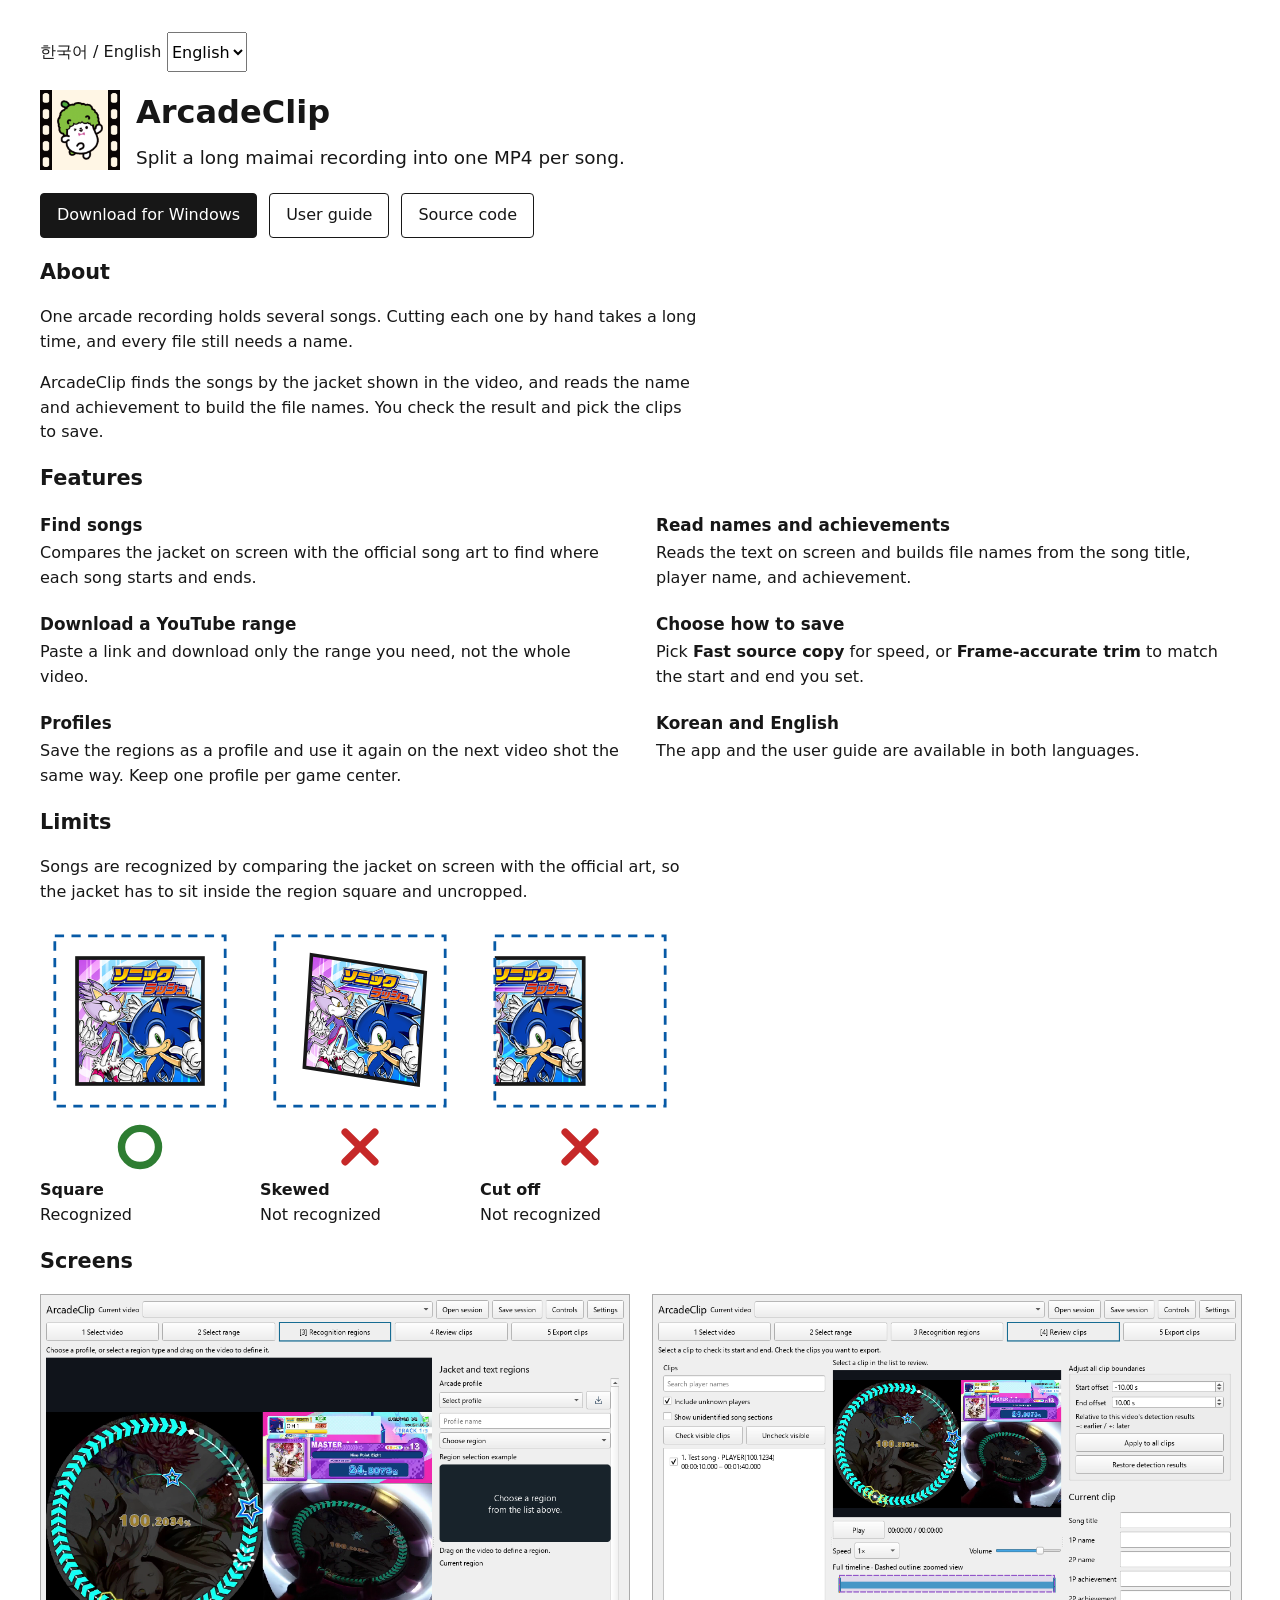
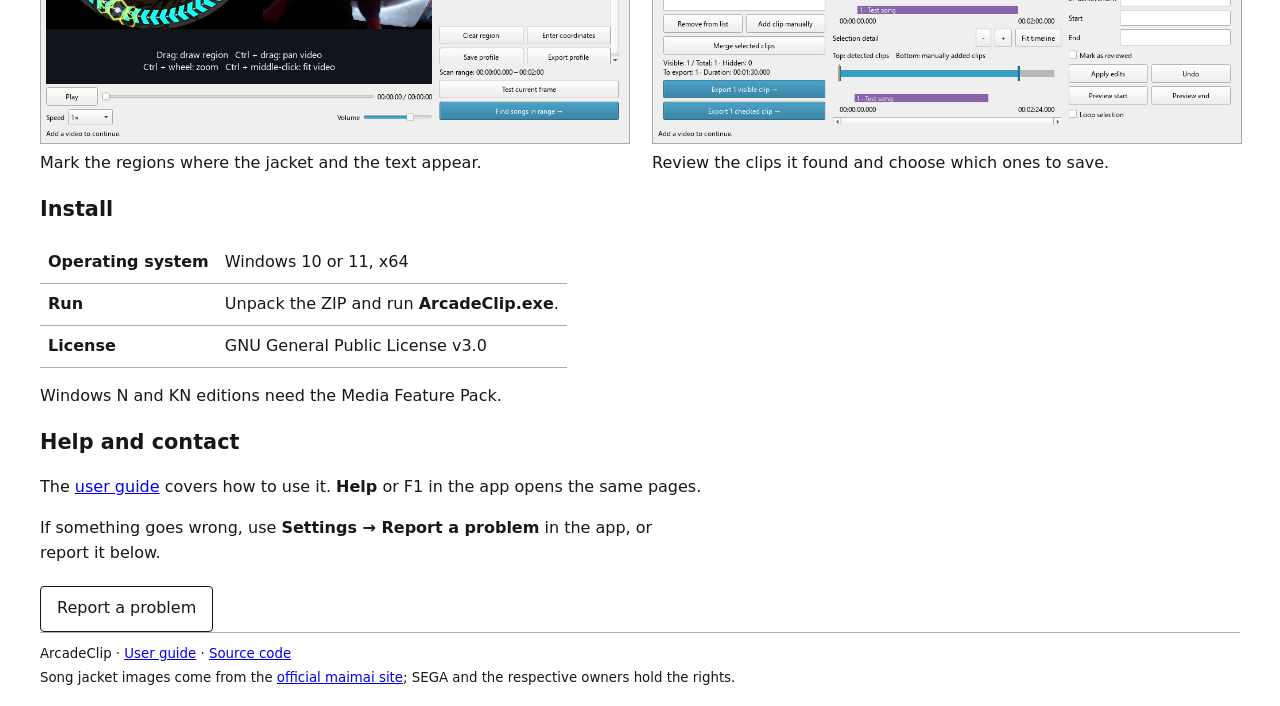
==== docs/manual/index.html @ ce2447b6 "ArcadeClip: split a long maimai recording into one MP4 per song Finds each song by matching the jack" ====
<!doctype html>
<html lang="ko">
<head>
<meta charset="utf-8">
<meta name="viewport" content="width=device-width, initial-scale=1">
<title>ArcadeClip</title>
<meta name="description" content="한 번에 길게 녹화한 maimai 영상을 곡별 MP4 파일로 나누는 Windows 앱입니다.">
<link rel="icon" href="icon.png">
<link rel="stylesheet" href="guide.css">
<style>
/* Only what the guide stylesheet does not already cover. */
#intro { display: flex; align-items: center; gap: 1rem; flex-wrap: wrap; margin-top: .5rem; }
#intro img { width: 80px; height: 80px; }
#intro h1 { font-size: 2rem; }
.tagline { font-size: 1.15rem; max-width: 58ch; margin: .4rem 0 0; }
.actions { display: flex; flex-wrap: wrap; gap: .75rem; margin: 1.25rem 0 0; }
.actions a { display: inline-block; padding: .6rem 1rem; border: 1px solid #171717; border-radius: .25rem; text-decoration: none; color: #171717; }
.actions a.primary { background: #171717; color: white; }
.does { list-style: none; padding: 0; display: grid; gap: 1.25rem; }
.does h3 { margin: 0 0 .2rem; font-size: 1.05rem; }
.does p { margin: 0; }
.gallery { display: grid; gap: 1.5rem; padding: 0; list-style: none; }
.gallery img { display: block; width: 100%; height: auto; border: 1px solid #aaa; }
.gallery figcaption { margin-top: .4rem; }
@media (min-width: 720px) {
  .does { grid-template-columns: 1fr 1fr; gap: 1.25rem 2rem; }
  .gallery { grid-template-columns: 1fr 1fr; }
}
.limits { list-style: none; padding: 0; display: grid; gap: 1.25rem; grid-template-columns: repeat(auto-fit, minmax(9rem, 1fr)); max-width: 40rem; }
.limits figure { margin: 0; }
.limits svg { display: block; width: 100%; height: auto; }
.limits figcaption { margin-top: .35rem; }
.limits b { display: block; }
.facts th { white-space: nowrap; }
html[lang="ko"] [data-lang="en"], html[lang="en"] [data-lang="ko"] { display: none; }
</style>
</head>
<body>

<header>
  <div id="tools">
    <label>한국어 / English
      <select id="language">
        <option value="ko">한국어</option>
        <option value="en">English</option>
      </select>
    </label>
  </div>

  <div id="intro">
    <img src="icon.png" alt="" width="80" height="80">
    <div>
      <h1>ArcadeClip</h1>
      <p class="tagline" data-lang="ko">길게 녹화한 maimai 영상을 곡별 MP4 파일로 나눕니다.</p>
      <p class="tagline" data-lang="en">Split a long maimai recording into one MP4 per song.</p>
    </div>
  </div>

  <div class="actions">
    <a class="primary" href="https://github.com/151net/ArcadeClip/releases/latest" data-lang="ko">Windows용 내려받기</a>
    <a class="primary" href="https://github.com/151net/ArcadeClip/releases/latest" data-lang="en">Download for Windows</a>
    <a href="manual.html#ko/overview/1" data-lang="ko">사용 설명서</a>
    <a href="manual.html#en/overview/1" data-lang="en">User guide</a>
    <a href="https://github.com/151net/ArcadeClip" data-lang="ko">소스 코드</a>
    <a href="https://github.com/151net/ArcadeClip" data-lang="en">Source code</a>
  </div>
</header>

<main>

<section>
  <h2 data-lang="ko">소개</h2>
  <h2 data-lang="en">About</h2>
  <p data-lang="ko">아케이드 녹화 영상 하나에는 곡이 여러 개 들어 있습니다. 곡마다 시작과 끝을 찾아 직접 자르려면 시간이 오래 걸리고, 파일 이름도 하나씩 붙여야 합니다.</p>
  <p data-lang="en">One arcade recording holds several songs. Cutting each one by hand takes a long time, and every file still needs a name.</p>
  <p data-lang="ko">ArcadeClip은 영상 속 자켓으로 곡을 인식하고, 이름과 달성률을 읽어 파일 이름을 만듭니다. 결과를 확인한 뒤 저장할 클립만 고르면 됩니다.</p>
  <p data-lang="en">ArcadeClip finds the songs by the jacket shown in the video, and reads the name and achievement to build the file names. You check the result and pick the clips to save.</p>
</section>


<section>
  <h2 data-lang="ko">주요 기능</h2>
  <h2 data-lang="en">Features</h2>
  <ul class="does">
    <li>
      <h3 data-lang="ko">곡 찾기</h3>
      <h3 data-lang="en">Find songs</h3>
      <p data-lang="ko">화면의 자켓을 공식 자켓과 비교해 곡이 바뀌는 지점을 찾습니다.</p>
      <p data-lang="en">Compares the jacket on screen with the official song art to find where each song starts and ends.</p>
    </li>
    <li>
      <h3 data-lang="ko">이름과 달성률 읽기</h3>
      <h3 data-lang="en">Read names and achievements</h3>
      <p data-lang="ko">화면의 글자를 읽어 곡명·이름·달성률로 파일 이름을 만듭니다.</p>
      <p data-lang="en">Reads the text on screen and builds file names from the song title, player name, and achievement.</p>
    </li>
    <li>
      <h3 data-lang="ko">YouTube 구간 가져오기</h3>
      <h3 data-lang="en">Download a YouTube range</h3>
      <p data-lang="ko">링크를 붙여넣고 필요한 구간만 받습니다. 영상 전체를 받지 않아도 됩니다.</p>
      <p data-lang="en">Paste a link and download only the range you need, not the whole video.</p>
    </li>
    <li>
      <h3 data-lang="ko">저장 방식 선택</h3>
      <h3 data-lang="en">Choose how to save</h3>
      <p data-lang="ko"><b>원본 빠른 복사</b>로 빠르게 저장하거나, <b>정확한 구간 자르기</b>로 시작·끝을 맞춥니다.</p>
      <p data-lang="en">Pick <b>Fast source copy</b> for speed, or <b>Frame-accurate trim</b> to match the start and end you set.</p>
    </li>
    <li>
      <h3 data-lang="ko">프로필</h3>
      <h3 data-lang="en">Profiles</h3>
      <p data-lang="ko">인식 영역을 프로필로 저장해 두면 같은 촬영 구도의 다음 영상에서 그대로 씁니다. 오락실별로 프로필을 만들어 관리해 보세요.</p>
      <p data-lang="en">Save the regions as a profile and use it again on the next video shot the same way. Keep one profile per game center.</p>
    </li>
    <li>
      <h3 data-lang="ko">한국어와 English</h3>
      <h3 data-lang="en">Korean and English</h3>
      <p data-lang="ko">앱 표시 언어와 사용 설명서를 두 언어로 제공합니다.</p>
      <p data-lang="en">The app and the user guide are available in both languages.</p>
    </li>
  </ul>
</section>

<section>
  <h2 data-lang="ko">한계</h2>
  <h2 data-lang="en">Limits</h2>
  <p data-lang="ko">곡 인식은 화면의 자켓을 공식 자켓과 비교하는 방식입니다. 인식 영역 안에 자켓이 정사각형 그대로, 잘리지 않고 들어와야 인식됩니다.</p>
  <p data-lang="en">Songs are recognized by comparing the jacket on screen with the official art, so the jacket has to sit inside the region square and uncropped.</p>
  <ul class="limits">
    <li>
      <figure>
        <svg viewBox="0 0 108 136" role="img" aria-labelledby="fit-title">
          <title id="fit-title">인식 영역 안에 정사각형으로 들어온 자켓 / A square jacket inside the region</title>
          <rect x="8" y="8" width="92" height="92" fill="none" stroke="#075aa6" stroke-width="1.5" stroke-dasharray="5 4"/>
          <image href="jacket-example.png" x="20" y="20" width="68" height="68"/>
          <rect x="20" y="20" width="68" height="68" fill="none" stroke="#171717" stroke-width="2"/>
          <circle cx="54" cy="122" r="10" fill="none" stroke="#2e7d32" stroke-width="4"/>
        </svg>
        <figcaption>
          <b data-lang="ko">정사각형</b><b data-lang="en">Square</b>
          <span data-lang="ko">인식 가능</span><span data-lang="en">Recognized</span>
        </figcaption>
      </figure>
    </li>
    <li>
      <figure>
        <svg viewBox="0 0 108 136" role="img" aria-labelledby="skew-title">
          <title id="skew-title">가로세로 비율이 맞지 않아 찌그러진 자켓 / A jacket squeezed out of square</title>
          <rect x="8" y="8" width="92" height="92" fill="none" stroke="#075aa6" stroke-width="1.5" stroke-dasharray="5 4"/>
          <g transform="matrix(0.96 0.15 -0.06 0.95 8 -6)">
            <image href="jacket-example.png" x="22" y="22" width="64" height="64" preserveAspectRatio="none"/>
            <rect x="22" y="22" width="64" height="64" fill="none" stroke="#171717" stroke-width="2"/>
          </g>
          <g stroke="#c62828" stroke-width="4" stroke-linecap="round">
            <line x1="46" y1="114" x2="62" y2="130"/><line x1="62" y1="114" x2="46" y2="130"/>
          </g>
        </svg>
        <figcaption>
          <b data-lang="ko">찌그러짐</b><b data-lang="en">Skewed</b>
          <span data-lang="ko">인식 불가</span><span data-lang="en">Not recognized</span>
        </figcaption>
      </figure>
    </li>
    <li>
      <figure>
        <svg viewBox="0 0 108 136" role="img" aria-labelledby="cut-title">
          <title id="cut-title">인식 영역 밖으로 나가 잘린 자켓 / A jacket cut off by the region edge</title>
          <defs><clipPath id="region-clip"><rect x="8" y="8" width="92" height="92"/></clipPath></defs>
          <g clip-path="url(#region-clip)">
            <image href="jacket-example.png" x="-12" y="20" width="68" height="68"/>
            <rect x="-12" y="20" width="68" height="68" fill="none" stroke="#171717" stroke-width="2"/>
          </g>
          <rect x="8" y="8" width="92" height="92" fill="none" stroke="#075aa6" stroke-width="1.5" stroke-dasharray="5 4"/>
          <g stroke="#c62828" stroke-width="4" stroke-linecap="round">
            <line x1="46" y1="114" x2="62" y2="130"/><line x1="62" y1="114" x2="46" y2="130"/>
          </g>
        </svg>
        <figcaption>
          <b data-lang="ko">잘림</b><b data-lang="en">Cut off</b>
          <span data-lang="ko">인식 불가</span><span data-lang="en">Not recognized</span>
        </figcaption>
      </figure>
    </li>
  </ul>
</section>

<section>
  <h2 data-lang="ko">화면</h2>
  <h2 data-lang="en">Screens</h2>
  <ul class="gallery">
    <li>
      <figure>
        <img src="images/regions.png" alt="영상 위에 인식 영역을 지정하는 화면 / Marking recognition regions on the video" width="1024" height="780">
        <figcaption data-lang="ko">자켓과 글자를 읽을 인식 영역을 영상 위에 지정합니다.</figcaption>
        <figcaption data-lang="en">Mark the regions where the jacket and the text appear.</figcaption>
      </figure>
    </li>
    <li>
      <figure>
        <img src="images/review.png" alt="찾아낸 클립을 확인하는 화면 / Reviewing the clips it found" width="1024" height="780">
        <figcaption data-lang="ko">인식한 클립을 확인하고 저장할 클립에 체크합니다.</figcaption>
        <figcaption data-lang="en">Review the clips it found and choose which ones to save.</figcaption>
      </figure>
    </li>
  </ul>
</section>

<section>
  <h2 data-lang="ko">설치</h2>
  <h2 data-lang="en">Install</h2>
  <table class="facts">
    <tbody>
      <tr>
        <th scope="row" data-lang="ko">운영체제</th>
        <th scope="row" data-lang="en">Operating system</th>
        <td data-lang="ko">Windows 10 · 11 x64</td>
        <td data-lang="en">Windows 10 or 11, x64</td>
      </tr>
      <tr>
        <th scope="row" data-lang="ko">실행</th>
        <th scope="row" data-lang="en">Run</th>
        <td data-lang="ko">ZIP을 풀고 <b>ArcadeClip.exe</b>를 실행하세요.</td>
        <td data-lang="en">Unpack the ZIP and run <b>ArcadeClip.exe</b>.</td>
      </tr>
      <tr>
        <th scope="row" data-lang="ko">라이선스</th>
        <th scope="row" data-lang="en">License</th>
        <td data-lang="ko">GNU General Public License v3.0</td>
        <td data-lang="en">GNU General Public License v3.0</td>
      </tr>
    </tbody>
  </table>
  <p data-lang="ko">Windows N·KN 에디션에서는 Media Feature Pack이 필요합니다.</p>
  <p data-lang="en">Windows N and KN editions need the Media Feature Pack.</p>
</section>

<section>
  <h2 data-lang="ko">도움말과 문의</h2>
  <h2 data-lang="en">Help and contact</h2>
  <p data-lang="ko">사용 방법은 <a href="manual.html#ko/overview/1">사용 설명서</a>에 있습니다. 앱에서 <b>도움말</b> 또는 F1을 눌러도 같은 내용이 열립니다.</p>
  <p data-lang="en">The <a href="manual.html#en/overview/1">user guide</a> covers how to use it. <b>Help</b> or F1 in the app opens the same pages.</p>
  <p data-lang="ko">문제가 생기면 앱의 <b>Settings → 문제 신고</b>를 누르거나 아래에서 알려 주세요.</p>
  <p data-lang="en">If something goes wrong, use <b>Settings → Report a problem</b> in the app, or report it below.</p>
  <div class="actions">
    <a href="https://github.com/151net/ArcadeClip/issues" data-lang="ko">문제 신고</a>
    <a href="https://github.com/151net/ArcadeClip/issues" data-lang="en">Report a problem</a>
  </div>
</section>

</main>

<footer>
  <small data-lang="ko">ArcadeClip · <a href="manual.html#ko/overview/1">사용 설명서</a> · <a href="https://github.com/151net/ArcadeClip">소스 코드</a><br>
  곡 자켓 이미지는 <a href="https://maimai.sega.jp/">maimai 공식 사이트</a>의 자료이며, 권리는 SEGA와 각 권리자들에게 있습니다.</small>
  <small data-lang="en">ArcadeClip · <a href="manual.html#en/overview/1">User guide</a> · <a href="https://github.com/151net/ArcadeClip">Source code</a><br>
  Song jacket images come from the <a href="https://maimai.sega.jp/">official maimai site</a>; SEGA and the respective owners hold the rights.</small>
</footer>

<script>
// Reading language follows the URL so a link can point at either one.
(function () {
  var select = document.getElementById('language');
  function apply(language) {
    document.documentElement.lang = language === 'en' ? 'en' : 'ko';
    select.value = document.documentElement.lang;
  }
  apply(location.hash.replace('#', '') || (navigator.language || '').slice(0, 2));
  select.addEventListener('change', function () {
    apply(select.value);
    location.hash = select.value;
  });
  addEventListener('hashchange', function () { apply(location.hash.replace('#', '')); });
})();
</script>

</body>
</html>
---- docs/manual/guide.css ----
/* Only layout, screenshot annotations, focus, and print behavior. */
body { font-family: system-ui, sans-serif; line-height: 1.55; max-width: 1200px; margin: auto; padding: 1rem; color: #171717; background: white; }
h1 { font-size: 1.6rem; margin: 0; }
h2 { font-size: 1.3rem; }
p { max-width: 65ch; }
button, select { font: inherit; }
button, select { min-height: 2.5rem; }
#tools, #navigation { display: flex; flex-wrap: wrap; align-items: center; gap: .75rem; margin: 1rem 0; }
#tools label { display: inline-flex; align-items: center; gap: .35rem; }
#topic { max-width: min(22rem, 78vw); }
[hidden] { display: none !important; }
article { margin-bottom: 2rem; }
figure { margin: 0; min-width: 0; }
.shot { position: relative; margin: auto; }
.shot img { display: block; width: 100%; height: auto; }
.hotspot { position: absolute; z-index: 2; transform: translate(-50%, -50%); display: grid; place-items: center; width: 2rem; height: 2rem; border: 2px solid white; border-radius: 50%; background: #171717; color: white; font-weight: bold; text-decoration: none; box-shadow: 0 0 0 1px #171717; }
.hotspot[aria-current] { background: #075aa6; }
.highlight { position: absolute; outline: 3px solid #075aa6; background: rgb(7 90 166 / 10%); pointer-events: none; }
:focus-visible { outline: 3px solid #075aa6; outline-offset: 3px; }
figcaption { margin-top: .5rem; }
.point { margin: .6rem 0 1rem; }
.point-select { border: 0; background: transparent; text-align: left; padding: .25rem 0; cursor: pointer; font-weight: bold; }
.point p { margin: .25rem 0; padding: .3rem .5rem; border-radius: .2rem; }
.point.selected p { background: #fff2c7; }
.flow { display: flex; flex-wrap: wrap; gap: 1rem 2rem; padding-left: 1.5rem; }
.flow li { padding: .5rem; background: #f3f3f3; }
.extra { margin-top: 1rem; }
.extra h4 { margin-bottom: .25rem; }
.extra p { margin-top: .25rem; }
.cases { list-style: none; padding: 0; margin: .5rem 0 0; display: grid; gap: 1rem;
         grid-template-columns: repeat(auto-fit, minmax(8rem, 1fr)); max-width: 34rem; }
.cases figure { margin: 0; }
.cases svg { display: block; width: 100%; height: auto; }
.cases figcaption { margin-top: .3rem; }
.cases b { display: block; }
table { border-collapse: collapse; max-width: 100%; }
th, td { border-bottom: 1px solid #aaa; text-align: left; padding: .5rem; }
caption { text-align: left; font-weight: bold; }
footer { border-top: 1px solid #aaa; padding-top: .5rem; }
@media (min-width: 960px) {
  .walkthrough { display: grid; grid-template-columns: minmax(0, 2fr) minmax(16rem, 1fr); align-items: start; gap: 1.5rem; }
}
@media print {
  #tools, #navigation, figcaption, .highlight { display: none !important; }
  article[hidden] { display: block !important; }
  article { break-before: page; }
  article:first-child { break-before: auto; }
  .walkthrough { display: block; }
  .shot { max-width: 16cm !important; }
  figure, .point { break-inside: avoid; }
  body { font-size: 11pt; }
}
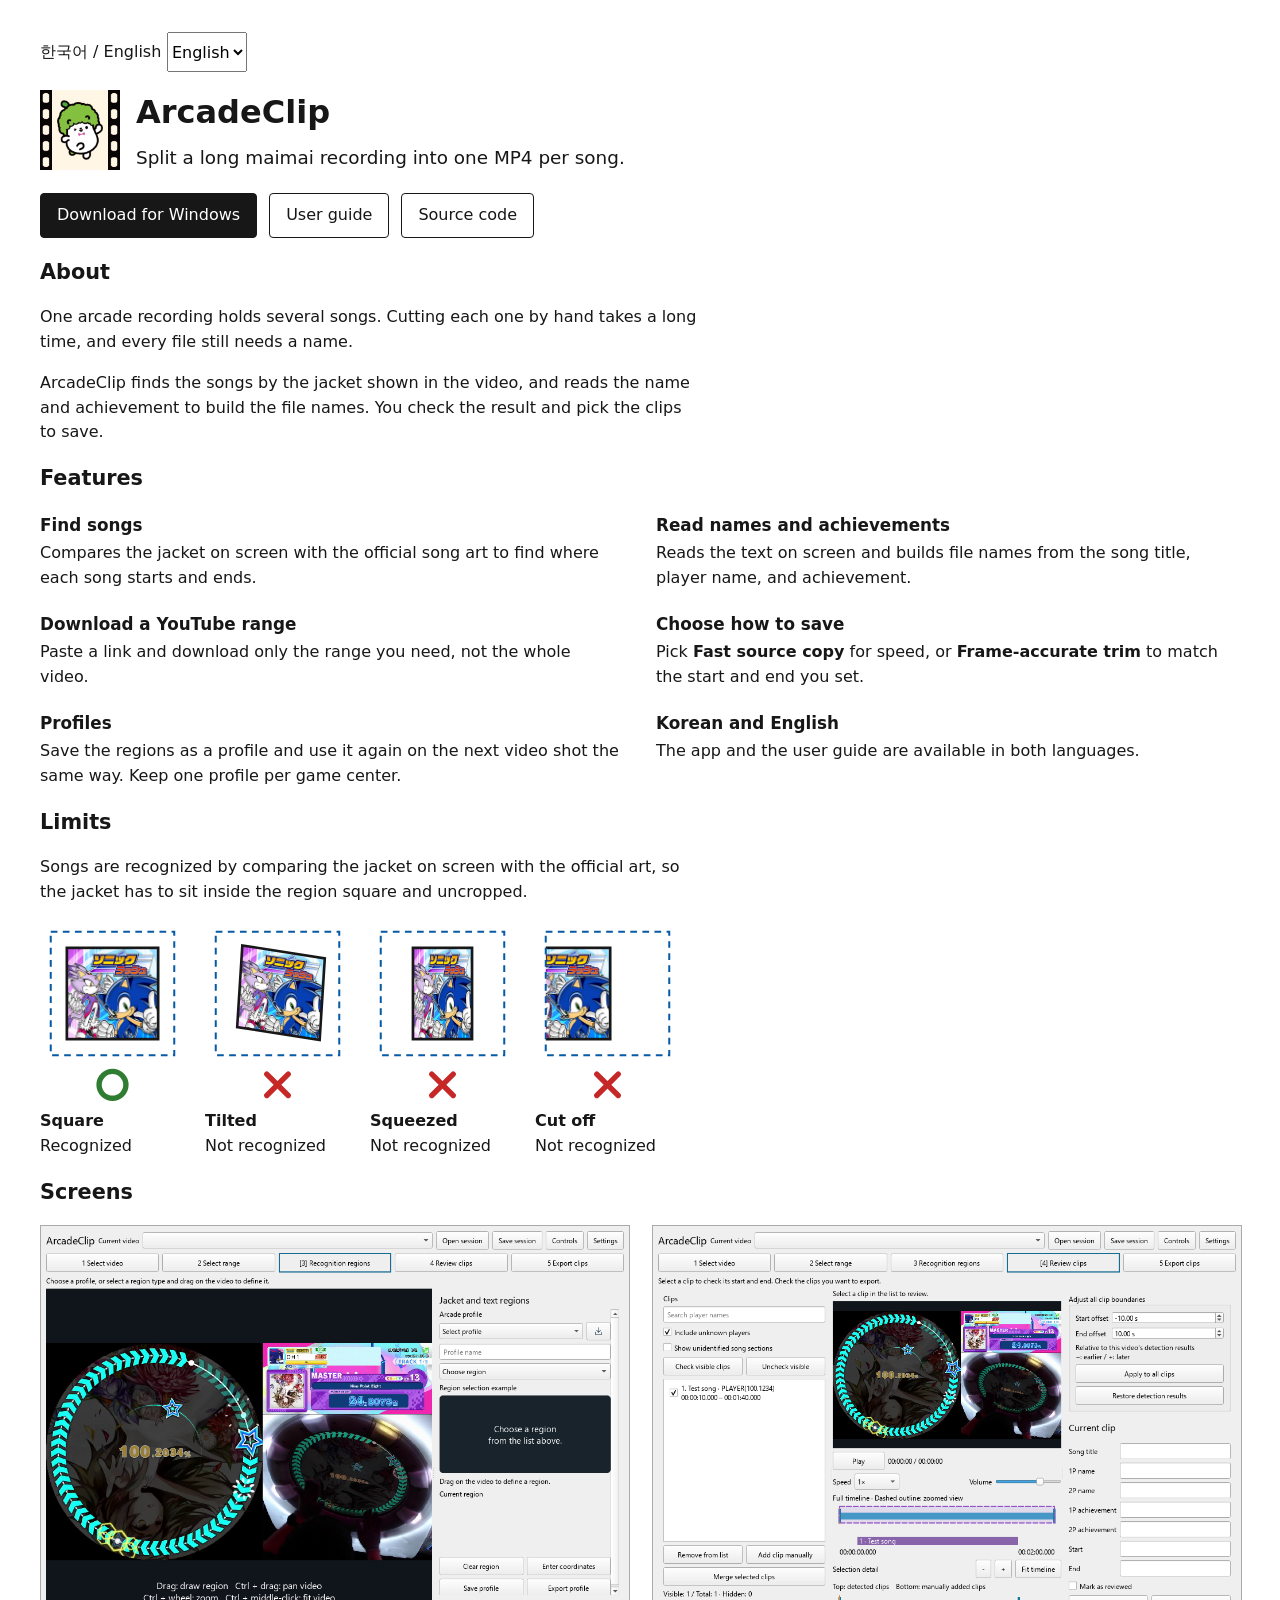
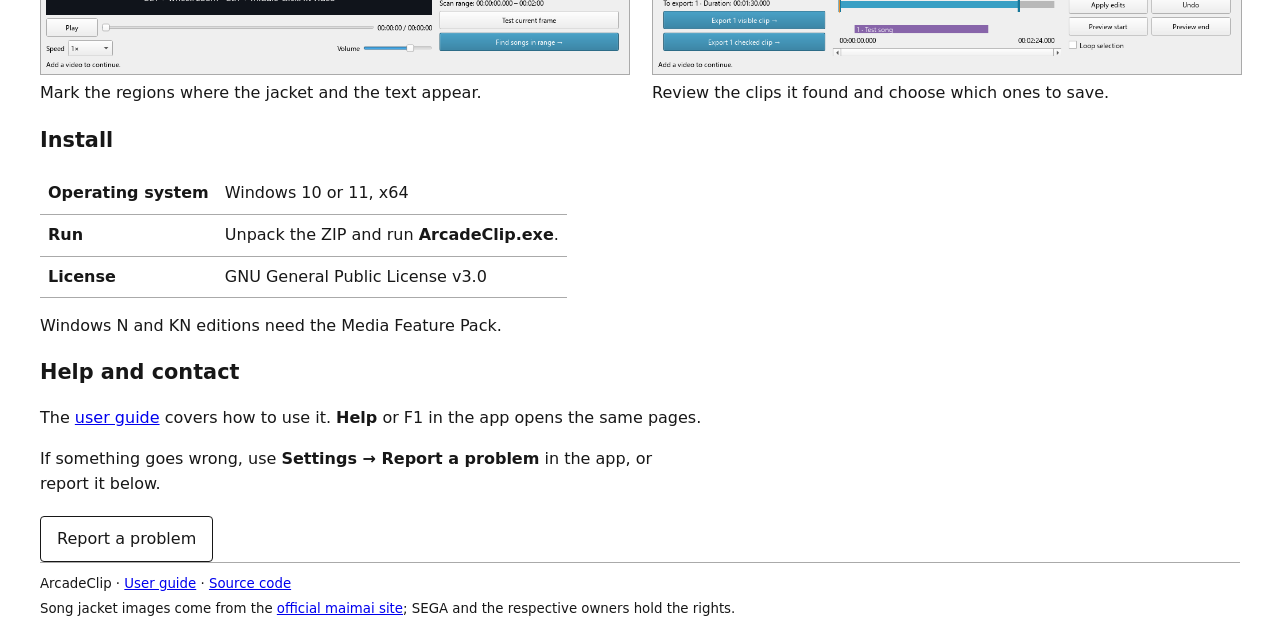
==== commit 4b6695b8: "Show a squeezed jacket among the examples that do not work A stream can render the cabinet screen ou" ====
--- a/docs/manual/index.html
+++ b/docs/manual/index.html
@@ -145,7 +145,7 @@
     <li>
       <figure>
         <svg viewBox="0 0 108 136" role="img" aria-labelledby="skew-title">
-          <title id="skew-title">가로세로 비율이 맞지 않아 찌그러진 자켓 / A jacket squeezed out of square</title>
+          <title id="skew-title">기울어져 비뚤어진 자켓 / A jacket tilted out of square</title>
           <rect x="8" y="8" width="92" height="92" fill="none" stroke="#075aa6" stroke-width="1.5" stroke-dasharray="5 4"/>
           <g transform="matrix(0.96 0.15 -0.06 0.95 8 -6)">
             <image href="jacket-example.png" x="22" y="22" width="64" height="64" preserveAspectRatio="none"/>
@@ -156,7 +156,24 @@
           </g>
         </svg>
         <figcaption>
-          <b data-lang="ko">찌그러짐</b><b data-lang="en">Skewed</b>
+          <b data-lang="ko">비뚤어짐</b><b data-lang="en">Tilted</b>
+          <span data-lang="ko">인식 불가</span><span data-lang="en">Not recognized</span>
+        </figcaption>
+      </figure>
+    </li>
+    <li>
+      <figure>
+        <svg viewBox="0 0 108 136" role="img" aria-labelledby="flat-title">
+          <title id="flat-title">좌우로 눌려 납작해진 자켓 / A jacket squeezed narrow</title>
+          <rect x="8" y="8" width="92" height="92" fill="none" stroke="#075aa6" stroke-width="1.5" stroke-dasharray="5 4"/>
+          <image href="jacket-example.png" x="32" y="20" width="44" height="68" preserveAspectRatio="none"/>
+          <rect x="32" y="20" width="44" height="68" fill="none" stroke="#171717" stroke-width="2"/>
+          <g stroke="#c62828" stroke-width="4" stroke-linecap="round">
+            <line x1="46" y1="114" x2="62" y2="130"/><line x1="62" y1="114" x2="46" y2="130"/>
+          </g>
+        </svg>
+        <figcaption>
+          <b data-lang="ko">눌림</b><b data-lang="en">Squeezed</b>
           <span data-lang="ko">인식 불가</span><span data-lang="en">Not recognized</span>
         </figcaption>
       </figure>
--- a/docs/manual/guide.css
+++ b/docs/manual/guide.css
@@ -28,7 +28,7 @@
 .extra h4 { margin-bottom: .25rem; }
 .extra p { margin-top: .25rem; }
 .cases { list-style: none; padding: 0; margin: .5rem 0 0; display: grid; gap: 1rem;
-         grid-template-columns: repeat(auto-fit, minmax(8rem, 1fr)); max-width: 34rem; }
+         grid-template-columns: repeat(auto-fit, minmax(7.5rem, 1fr)); max-width: 36rem; }
 .cases figure { margin: 0; }
 .cases svg { display: block; width: 100%; height: auto; }
 .cases figcaption { margin-top: .3rem; }
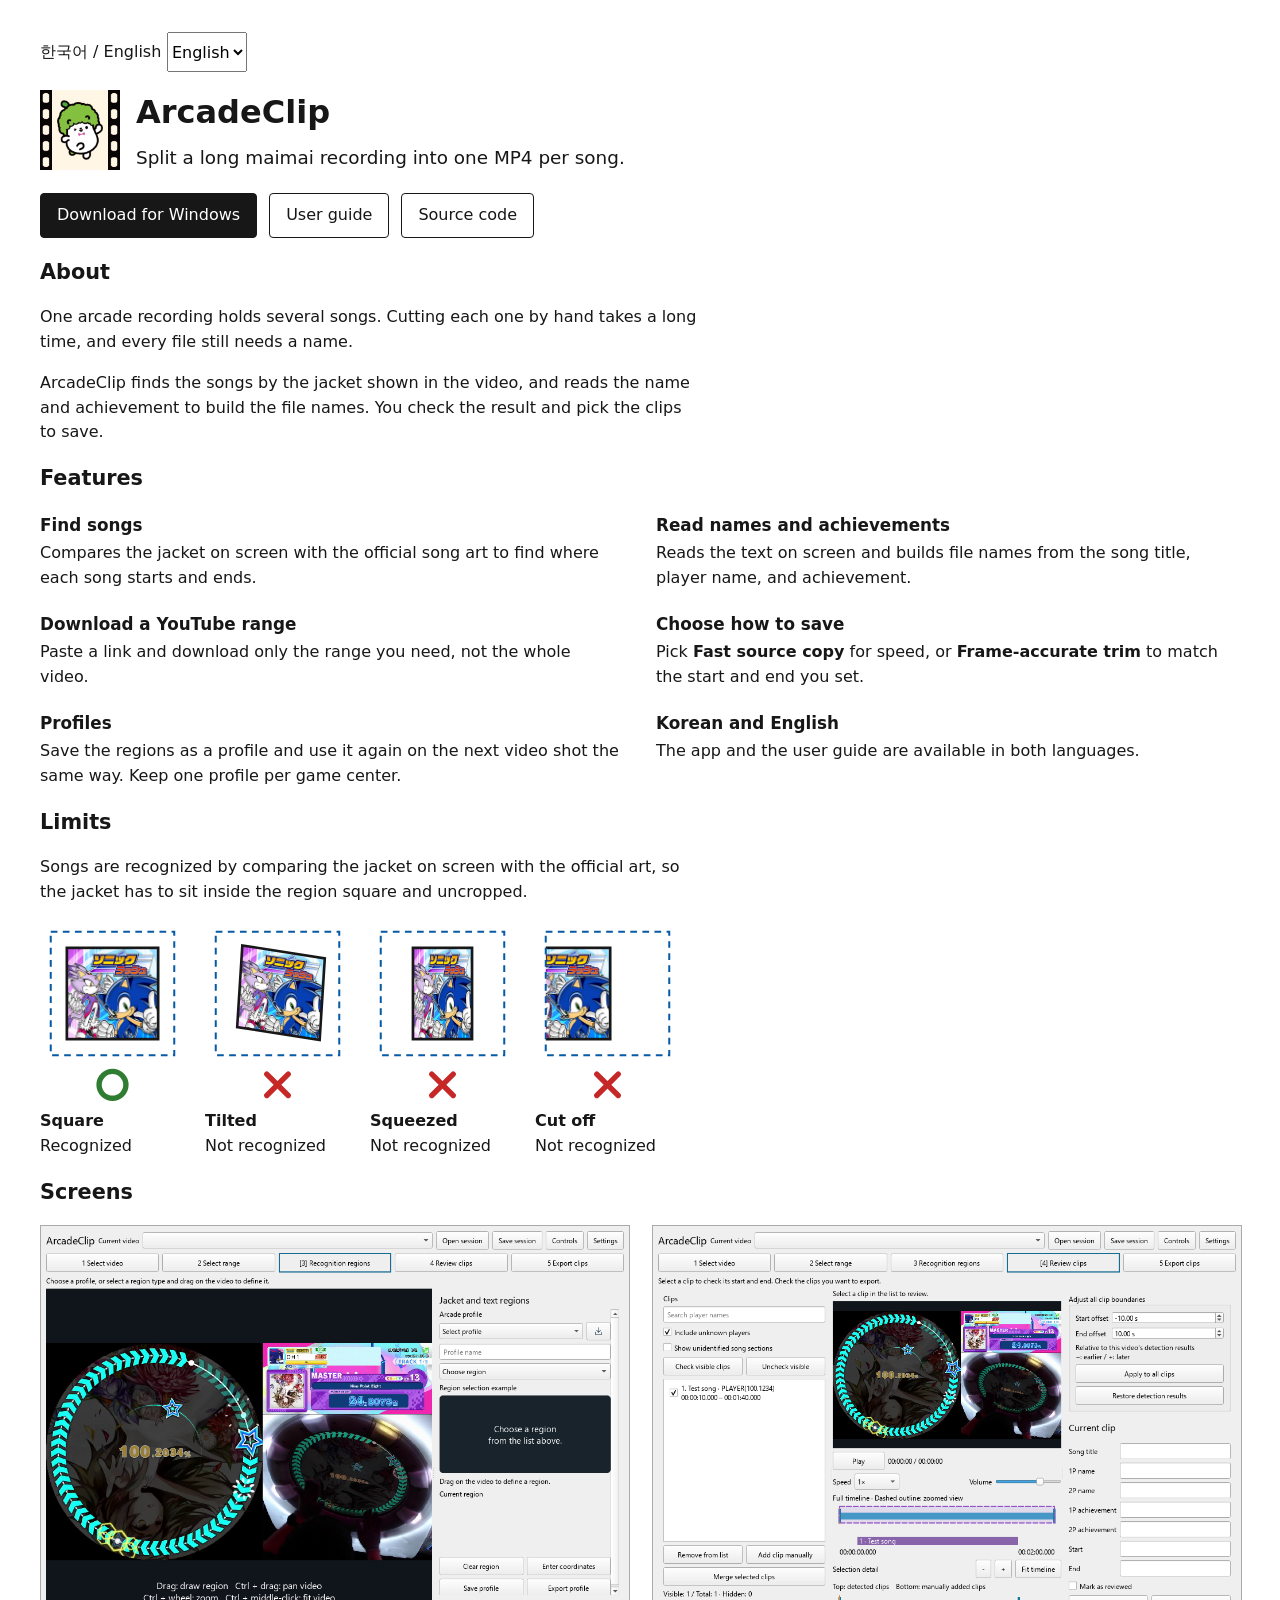
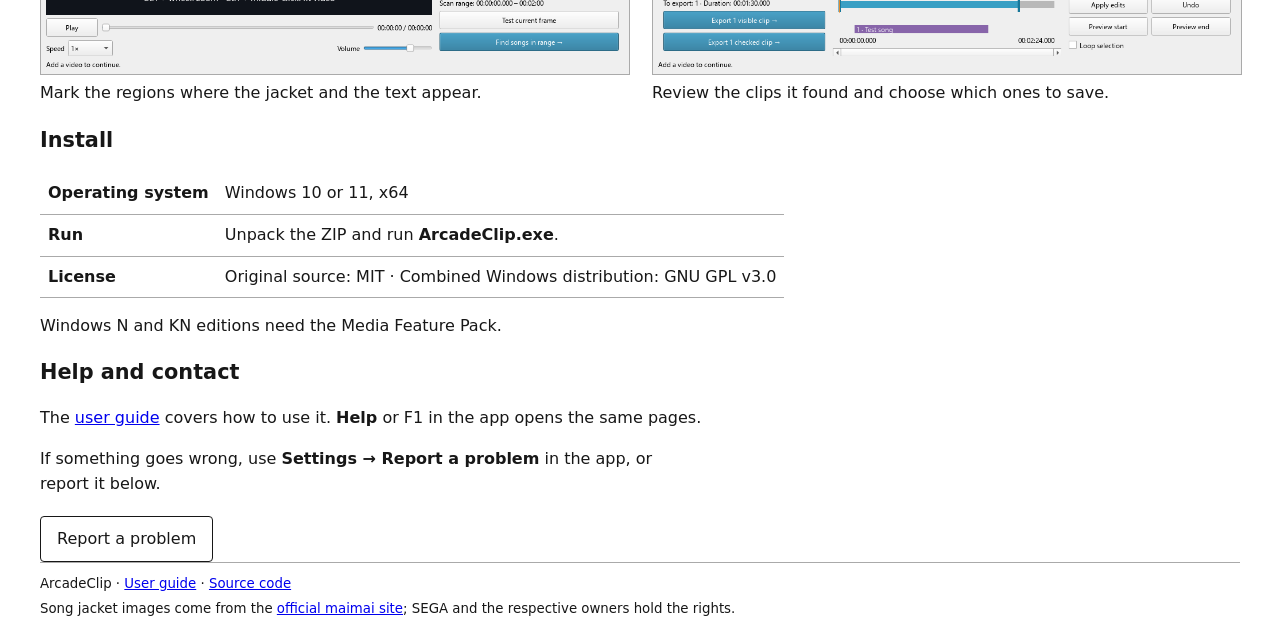
==== commit 9b056356: "License source under MIT and retain GPL distribution notices" ====
--- a/docs/manual/index.html
+++ b/docs/manual/index.html
@@ -91,7 +91,7 @@
     <li>
       <h3 data-lang="ko">이름과 달성률 읽기</h3>
       <h3 data-lang="en">Read names and achievements</h3>
-      <p data-lang="ko">화면의 글자를 읽어 곡명·이름·달성률로 파일 이름을 만듭니다.</p>
+      <p data-lang="ko">화면의 글자를 읽어 곡명/이름/달성률로 파일 이름을 만듭니다.</p>
       <p data-lang="en">Reads the text on screen and builds file names from the song title, player name, and achievement.</p>
     </li>
     <li>
@@ -103,7 +103,7 @@
     <li>
       <h3 data-lang="ko">저장 방식 선택</h3>
       <h3 data-lang="en">Choose how to save</h3>
-      <p data-lang="ko"><b>원본 빠른 복사</b>로 빠르게 저장하거나, <b>정확한 구간 자르기</b>로 시작·끝을 맞춥니다.</p>
+      <p data-lang="ko"><b>원본 빠른 복사</b>로 빠르게 저장하거나, <b>정확한 구간 자르기</b>로 시작 및 끝을 맞춥니다.</p>
       <p data-lang="en">Pick <b>Fast source copy</b> for speed, or <b>Frame-accurate trim</b> to match the start and end you set.</p>
     </li>
     <li>
@@ -230,7 +230,7 @@
       <tr>
         <th scope="row" data-lang="ko">운영체제</th>
         <th scope="row" data-lang="en">Operating system</th>
-        <td data-lang="ko">Windows 10 · 11 x64</td>
+        <td data-lang="ko">Windows 10 또는 11 x64</td>
         <td data-lang="en">Windows 10 or 11, x64</td>
       </tr>
       <tr>
@@ -242,8 +242,8 @@
       <tr>
         <th scope="row" data-lang="ko">라이선스</th>
         <th scope="row" data-lang="en">License</th>
-        <td data-lang="ko">GNU General Public License v3.0</td>
-        <td data-lang="en">GNU General Public License v3.0</td>
+        <td data-lang="ko">자체 소스코드: MIT · Windows 결합 배포물: GNU GPL v3.0</td>
+        <td data-lang="en">Original source: MIT · Combined Windows distribution: GNU GPL v3.0</td>
       </tr>
     </tbody>
   </table>
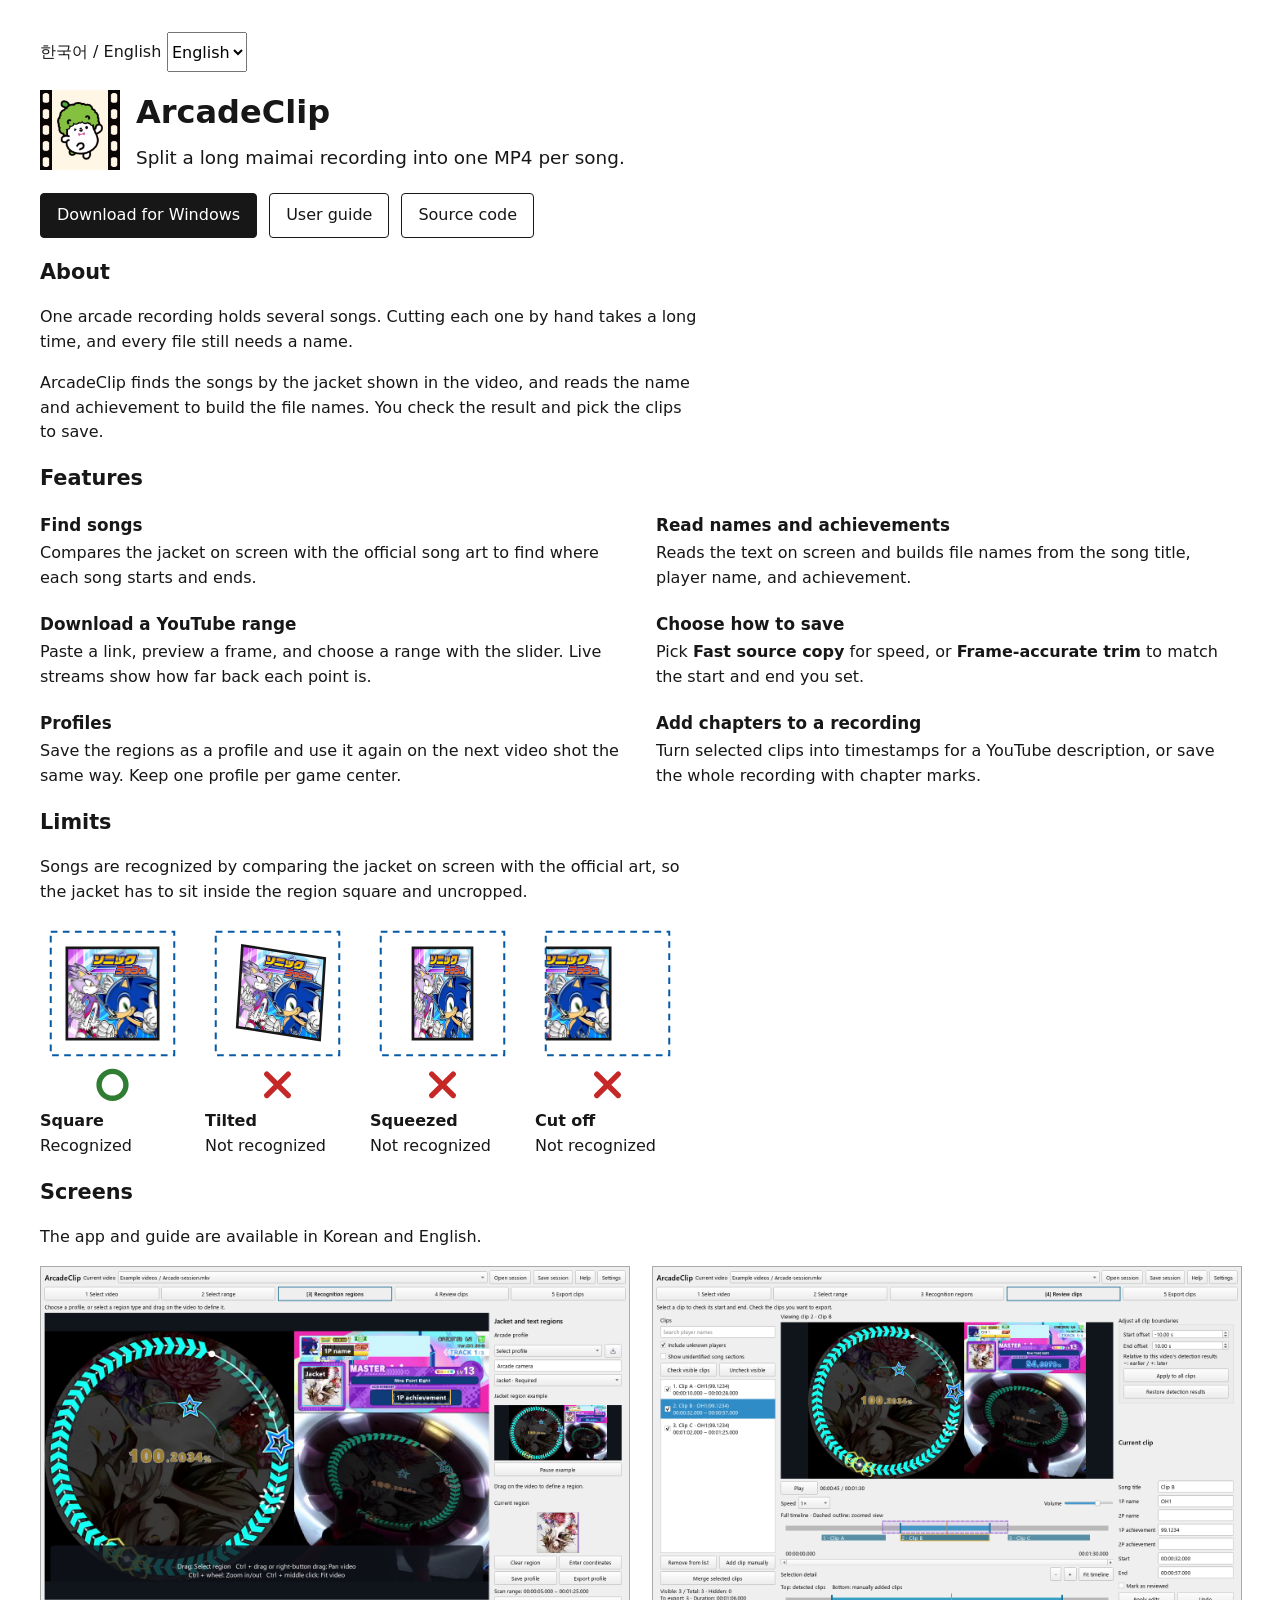
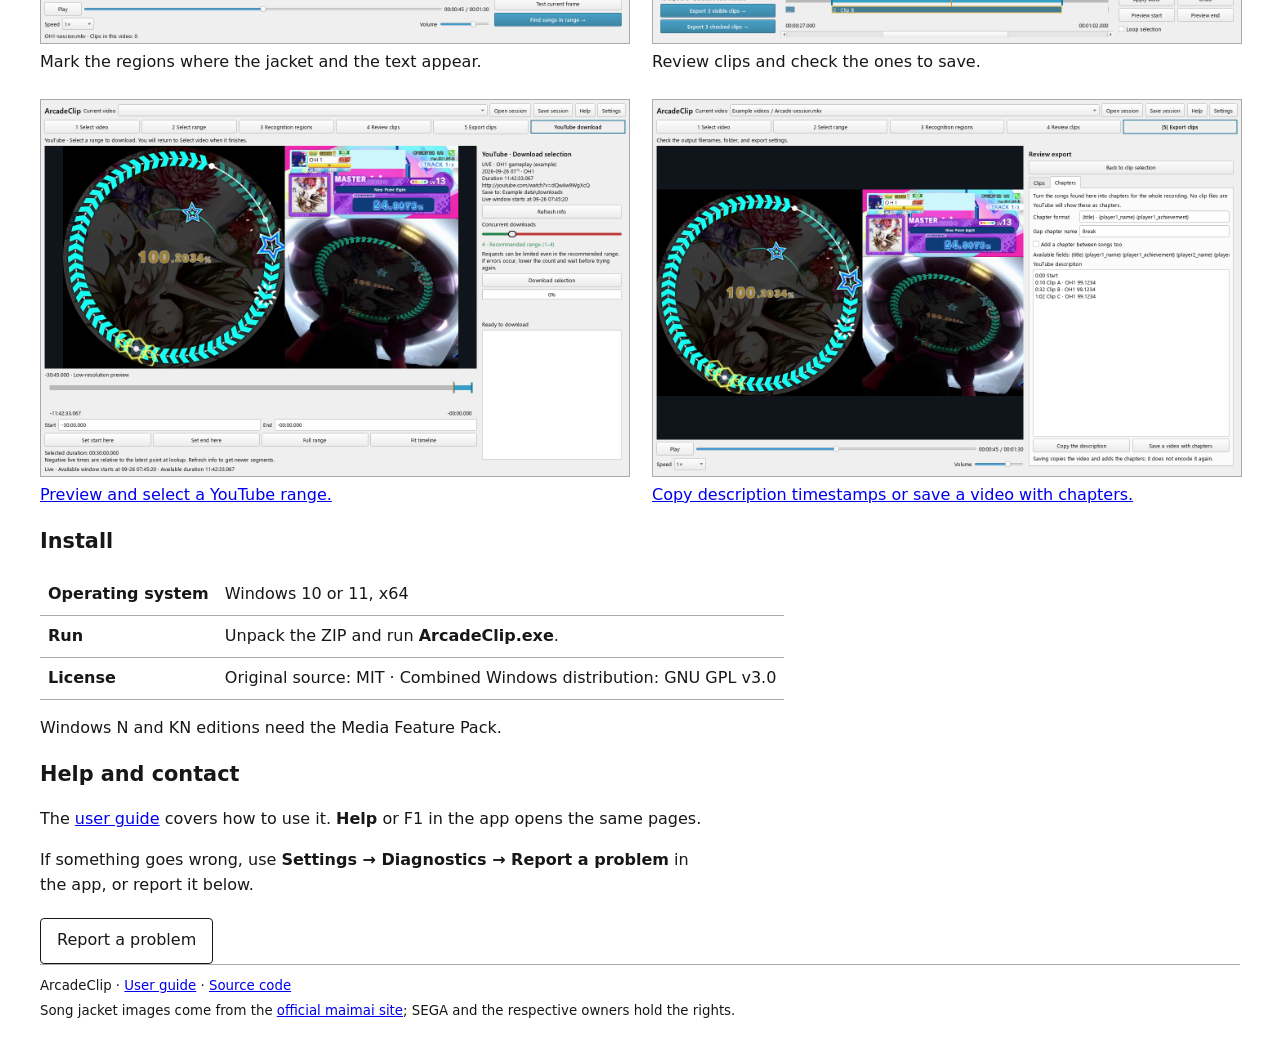
==== commit 7fbf6136: "docs 최신화" ====
--- a/docs/manual/index.html
+++ b/docs/manual/index.html
@@ -97,8 +97,8 @@
     <li>
       <h3 data-lang="ko">YouTube 구간 가져오기</h3>
       <h3 data-lang="en">Download a YouTube range</h3>
-      <p data-lang="ko">링크를 붙여넣고 필요한 구간만 받습니다. 영상 전체를 받지 않아도 됩니다.</p>
-      <p data-lang="en">Paste a link and download only the range you need, not the whole video.</p>
+      <p data-lang="ko">링크를 붙여넣고 미리보기를 보며 슬라이더로 받을 구간을 정합니다. 진행 중인 라이브는 몇 분 전인지 표시합니다.</p>
+      <p data-lang="en">Paste a link, preview a frame, and choose a range with the slider. Live streams show how far back each point is.</p>
     </li>
     <li>
       <h3 data-lang="ko">저장 방식 선택</h3>
@@ -113,10 +113,10 @@
       <p data-lang="en">Save the regions as a profile and use it again on the next video shot the same way. Keep one profile per game center.</p>
     </li>
     <li>
-      <h3 data-lang="ko">한국어와 English</h3>
-      <h3 data-lang="en">Korean and English</h3>
-      <p data-lang="ko">앱 표시 언어와 사용 설명서를 두 언어로 제공합니다.</p>
-      <p data-lang="en">The app and the user guide are available in both languages.</p>
+      <h3 data-lang="ko">긴 영상에 챕터 넣기</h3>
+      <h3 data-lang="en">Add chapters to a recording</h3>
+      <p data-lang="ko">고른 클립으로 YouTube 설명란에 붙일 시간을 만들거나, 전체 영상에 챕터를 넣어 새 파일로 저장합니다.</p>
+      <p data-lang="en">Turn selected clips into timestamps for a YouTube description, or save the whole recording with chapter marks.</p>
     </li>
   </ul>
 </section>
@@ -204,19 +204,35 @@
 <section>
   <h2 data-lang="ko">화면</h2>
   <h2 data-lang="en">Screens</h2>
+  <p data-lang="ko">앱과 설명서는 한국어·English를 지원합니다.</p>
+  <p data-lang="en">The app and guide are available in Korean and English.</p>
   <ul class="gallery">
     <li>
       <figure>
-        <img src="images/regions.png" alt="영상 위에 인식 영역을 지정하는 화면 / Marking recognition regions on the video" width="1024" height="780">
+        <img src="images/regions.png" alt="영상 위에 인식 영역을 지정하는 화면 / Marking recognition regions on the video" width="1440" height="920">
         <figcaption data-lang="ko">자켓과 글자를 읽을 인식 영역을 영상 위에 지정합니다.</figcaption>
         <figcaption data-lang="en">Mark the regions where the jacket and the text appear.</figcaption>
       </figure>
     </li>
     <li>
       <figure>
-        <img src="images/review.png" alt="찾아낸 클립을 확인하는 화면 / Reviewing the clips it found" width="1024" height="780">
-        <figcaption data-lang="ko">인식한 클립을 확인하고 저장할 클립에 체크합니다.</figcaption>
-        <figcaption data-lang="en">Review the clips it found and choose which ones to save.</figcaption>
+        <img src="images/review.png" alt="클립을 확인하는 화면 / Reviewing clips" width="1440" height="920">
+        <figcaption data-lang="ko">클립을 확인하고 저장할 클립에 체크합니다.</figcaption>
+        <figcaption data-lang="en">Review clips and check the ones to save.</figcaption>
+      </figure>
+    </li>
+    <li>
+      <figure>
+        <img src="images/youtube-download.png" alt="라이브의 마지막 30분을 고르는 화면 / Selecting the last 30 minutes of a live stream" width="1440" height="920">
+        <figcaption data-lang="ko"><a href="manual.html#ko/youtube/1">미리보기를 보며 YouTube 구간을 정합니다.</a></figcaption>
+        <figcaption data-lang="en"><a href="manual.html#en/youtube/1">Preview and select a YouTube range.</a></figcaption>
+      </figure>
+    </li>
+    <li>
+      <figure>
+        <img src="images/chapters.png" alt="챕터 제목과 시간을 확인하는 화면 / Checking chapter titles and timestamps" width="1440" height="920">
+        <figcaption data-lang="ko"><a href="manual.html#ko/chapters/1">설명란에 쓸 시간을 복사하거나 챕터가 있는 영상을 저장합니다.</a></figcaption>
+        <figcaption data-lang="en"><a href="manual.html#en/chapters/1">Copy description timestamps or save a video with chapters.</a></figcaption>
       </figure>
     </li>
   </ul>
@@ -256,8 +272,8 @@
   <h2 data-lang="en">Help and contact</h2>
   <p data-lang="ko">사용 방법은 <a href="manual.html#ko/overview/1">사용 설명서</a>에 있습니다. 앱에서 <b>도움말</b> 또는 F1을 눌러도 같은 내용이 열립니다.</p>
   <p data-lang="en">The <a href="manual.html#en/overview/1">user guide</a> covers how to use it. <b>Help</b> or F1 in the app opens the same pages.</p>
-  <p data-lang="ko">문제가 생기면 앱의 <b>Settings → 문제 신고</b>를 누르거나 아래에서 알려 주세요.</p>
-  <p data-lang="en">If something goes wrong, use <b>Settings → Report a problem</b> in the app, or report it below.</p>
+  <p data-lang="ko">문제가 생기면 앱의 <b>Settings → 진단 → 문제 신고</b>를 누르거나 아래에서 알려 주세요.</p>
+  <p data-lang="en">If something goes wrong, use <b>Settings → Diagnostics → Report a problem</b> in the app, or report it below.</p>
   <div class="actions">
     <a href="https://github.com/151net/ArcadeClip/issues" data-lang="ko">문제 신고</a>
     <a href="https://github.com/151net/ArcadeClip/issues" data-lang="en">Report a problem</a>
--- a/docs/manual/guide.css
+++ b/docs/manual/guide.css
@@ -6,8 +6,8 @@
 button, select { font: inherit; }
 button, select { min-height: 2.5rem; }
 #tools, #navigation { display: flex; flex-wrap: wrap; align-items: center; gap: .75rem; margin: 1rem 0; }
-#tools label { display: inline-flex; align-items: center; gap: .35rem; }
-#topic { max-width: min(22rem, 78vw); }
+#tools label { display: inline-flex; align-items: center; gap: .35rem; max-width: 100%; }
+#topic { max-width: min(22rem, 78vw); min-width: 0; }
 [hidden] { display: none !important; }
 article { margin-bottom: 2rem; }
 figure { margin: 0; min-width: 0; }
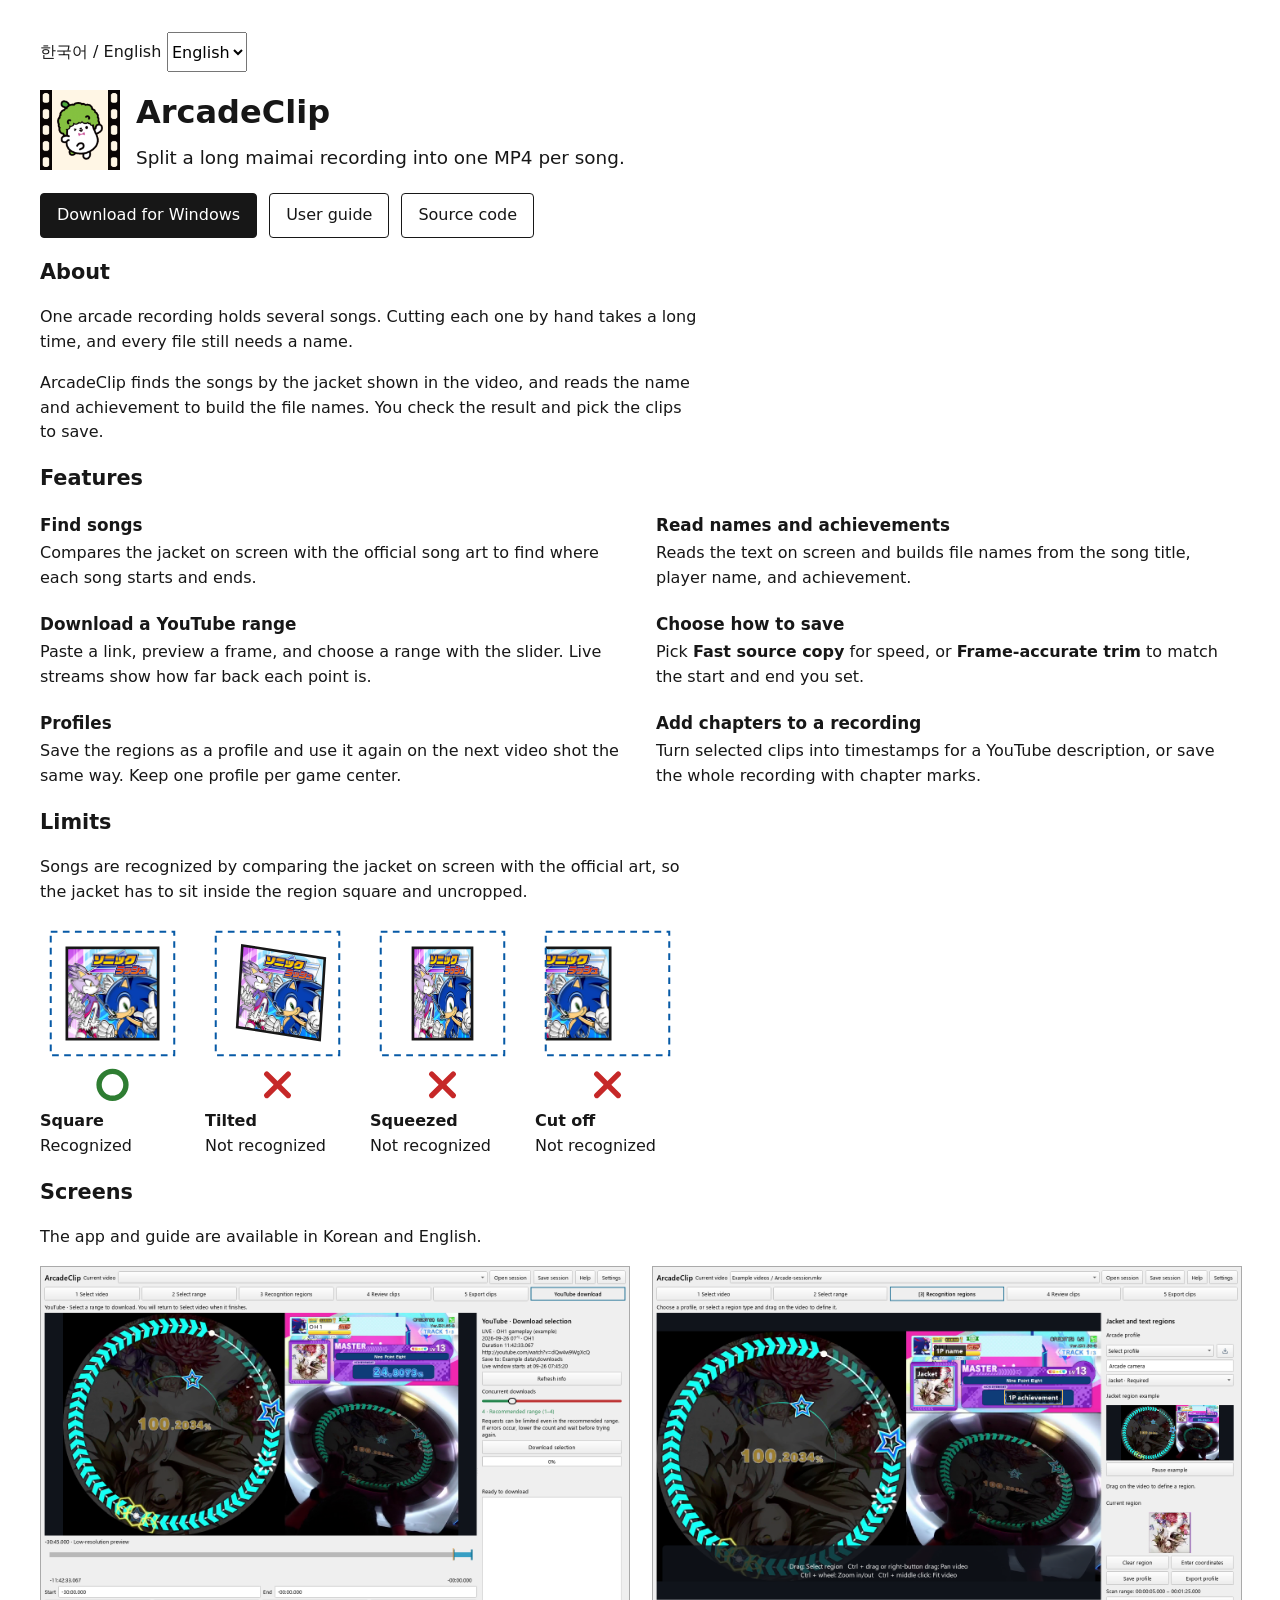
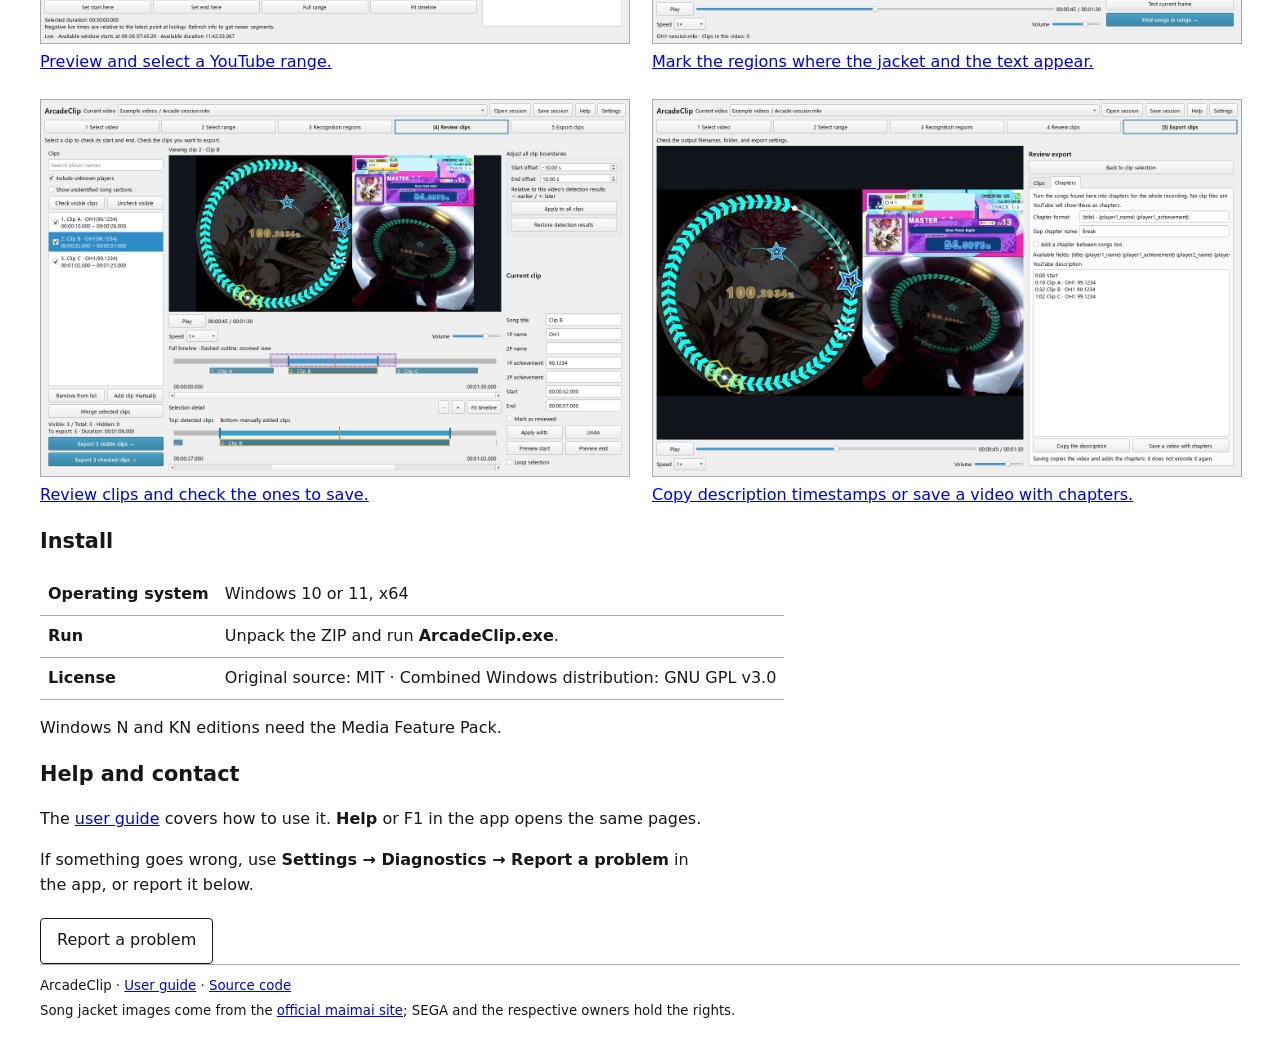
==== commit 02a0e8e7: "docs 최신화" ====
--- a/docs/manual/index.html
+++ b/docs/manual/index.html
@@ -22,6 +22,9 @@
 .gallery { display: grid; gap: 1.5rem; padding: 0; list-style: none; }
 .gallery img { display: block; width: 100%; height: auto; border: 1px solid #aaa; }
 .gallery figcaption { margin-top: .4rem; }
+.youtube-preview { position: relative; }
+.youtube-preview a { position: absolute; left: 75%; top: 21.5%; width: 24%; height: 3%; }
+.youtube-preview a:focus-visible { outline: 2px solid #075aa6; outline-offset: 2px; }
 @media (min-width: 720px) {
   .does { grid-template-columns: 1fr 1fr; gap: 1.25rem 2rem; }
   .gallery { grid-template-columns: 1fr 1fr; }
@@ -209,23 +212,26 @@
   <ul class="gallery">
     <li>
       <figure>
-        <img src="images/regions.png" alt="영상 위에 인식 영역을 지정하는 화면 / Marking recognition regions on the video" width="1440" height="920">
-        <figcaption data-lang="ko">자켓과 글자를 읽을 인식 영역을 영상 위에 지정합니다.</figcaption>
-        <figcaption data-lang="en">Mark the regions where the jacket and the text appear.</figcaption>
-      </figure>
-    </li>
-    <li>
-      <figure>
-        <img src="images/review.png" alt="클립을 확인하는 화면 / Reviewing clips" width="1440" height="920">
-        <figcaption data-lang="ko">클립을 확인하고 저장할 클립에 체크합니다.</figcaption>
-        <figcaption data-lang="en">Review clips and check the ones to save.</figcaption>
-      </figure>
-    </li>
-    <li>
-      <figure>
-        <img src="images/youtube-download.png" alt="라이브의 마지막 30분을 고르는 화면 / Selecting the last 30 minutes of a live stream" width="1440" height="920">
+        <div class="youtube-preview">
+          <img src="images/youtube-download.png" alt="라이브의 마지막 30분을 고르는 화면 / Selecting the last 30 minutes of a live stream" width="1440" height="920">
+          <a href="http://youtube.com/watch?v=dQw4w9WgXcQ" target="_blank" rel="noopener noreferrer" aria-label="YouTube 영상 열기 (새 창) / Open YouTube video (new window)"></a>
+        </div>
         <figcaption data-lang="ko"><a href="manual.html#ko/youtube/1">미리보기를 보며 YouTube 구간을 정합니다.</a></figcaption>
         <figcaption data-lang="en"><a href="manual.html#en/youtube/1">Preview and select a YouTube range.</a></figcaption>
+      </figure>
+    </li>
+    <li>
+      <figure>
+        <img src="images/regions.png" alt="영상 위에 인식 영역을 지정하는 화면 / Marking recognition regions on the video" width="1440" height="920">
+        <figcaption data-lang="ko"><a href="manual.html#ko/regions/1">자켓과 글자를 읽을 인식 영역을 영상 위에 지정합니다.</a></figcaption>
+        <figcaption data-lang="en"><a href="manual.html#en/regions/1">Mark the regions where the jacket and the text appear.</a></figcaption>
+      </figure>
+    </li>
+    <li>
+      <figure>
+        <img src="images/review.png" alt="클립을 확인하는 화면 / Reviewing clips" width="1440" height="920">
+        <figcaption data-lang="ko"><a href="manual.html#ko/review/1">클립을 확인하고 저장할 클립에 체크합니다.</a></figcaption>
+        <figcaption data-lang="en"><a href="manual.html#en/review/1">Review clips and check the ones to save.</a></figcaption>
       </figure>
     </li>
     <li>
